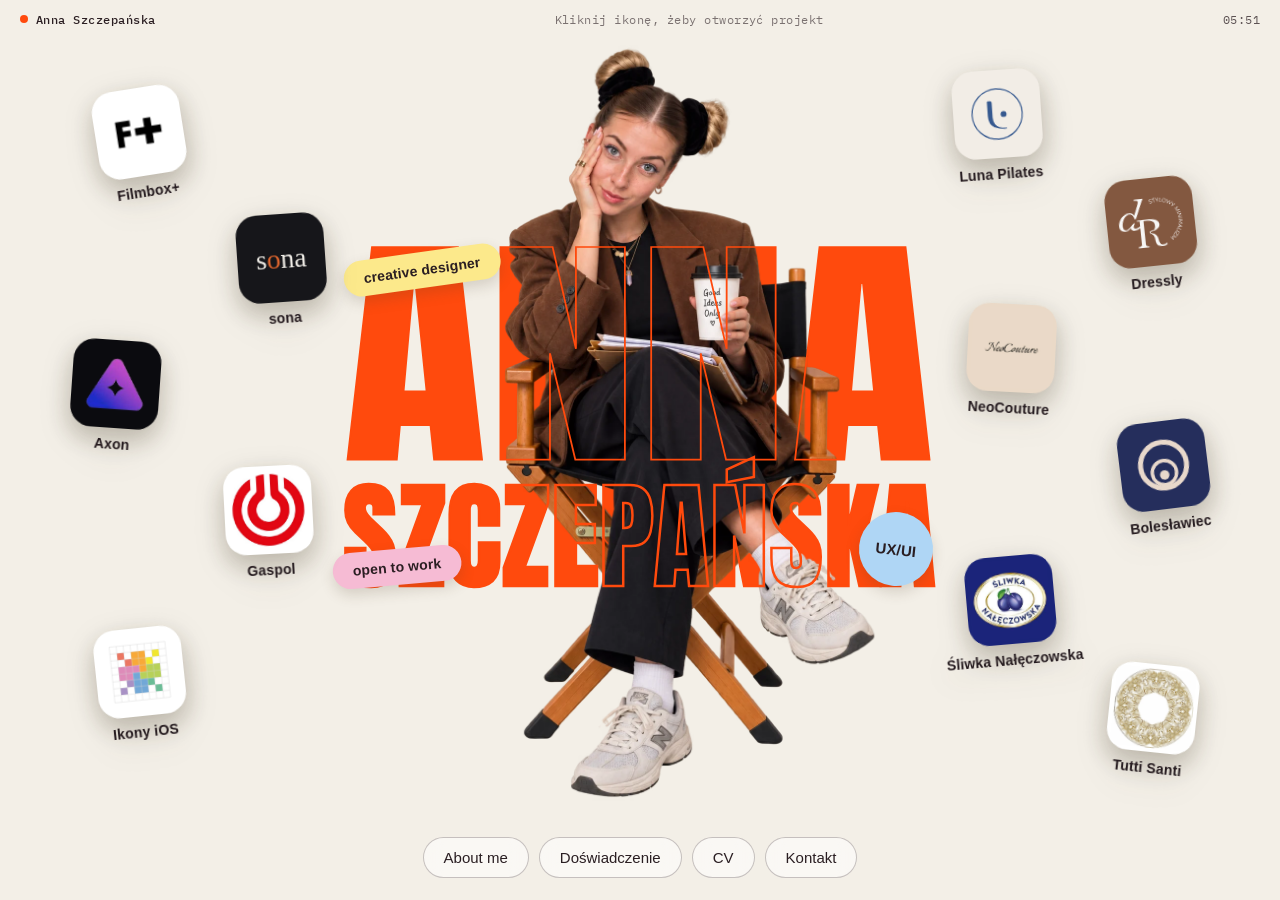
==== desktop/index.html @ 9cdf7586 "Portfolio Anny Szczepańskiej — pulpit" ====
<!DOCTYPE html>
<html lang="pl">
<head>
  <meta charset="utf-8">
  <meta name="viewport" content="width=device-width, initial-scale=1, viewport-fit=cover">
  <title>Anna Szczepańska — UX/UI designer</title>
  <meta name="description" content="Portfolio Anny Szczepańskiej — UX/UI i creative designerki z Polski. Strony www, aplikacje mobilne, interfejsy HMI i design systemy.">
  <meta property="og:title" content="Anna Szczepańska — UX/UI designer">
  <meta property="og:description" content="Strony www, aplikacje mobilne, interfejsy HMI i design systemy. Kliknij ikonę, żeby otworzyć projekt.">
  <meta property="og:type" content="website">
  <meta name="theme-color" content="#F3EFE7">
  <link rel="preconnect" href="https://fonts.googleapis.com">
  <link rel="preconnect" href="https://fonts.gstatic.com" crossorigin>
  <link href="https://fonts.googleapis.com/css2?family=Anton&family=Bodoni+Moda:ital,opsz,wght@1,6..96,400&family=IBM+Plex+Mono:wght@400;500&display=swap" rel="stylesheet">
  <link rel="preload" as="image" href="assets/anna-chair.webp">
  <link rel="stylesheet" href="desktop.css">
</head>
<body>

  <main class="stage" data-stage>

    <header class="topbar">
      <span class="topbar__name"><i></i>Anna Szczepańska</span>
      <span class="topbar__hint">Kliknij ikonę, żeby otworzyć projekt</span>
      <span class="topbar__clock" data-clock>--:--</span>
    </header>

    <!-- wielkie imię: pełny kolor pod zdjęciem… -->
    <div class="hero" aria-hidden="false">
      <h1 class="hero__anna" data-anna>ANNA</h1>
      <div class="hero__name" data-name>SZCZEPAŃSKA</div>
    </div>

    <figure class="figure">
      <div class="figure__inner">
        <img src="assets/anna-chair.webp" width="1024" height="1536" alt="Anna Szczepańska na krześle reżyserskim z kubkiem „Good Ideas Only”">
        <div class="steam" aria-hidden="true"><i></i><i></i><i></i></div>
      </div>
    </figure>

    <!-- …i sam obrys nad zdjęciem -->
    <div class="hero hero--outline" aria-hidden="true">
      <div class="hero__anna" data-anna-outline>ANNA</div>
      <div class="hero__name">SZCZEPAŃSKA</div>
    </div>

    <div class="stickers" data-stickers aria-hidden="true"></div>
    <div class="items" data-items></div>

    <nav class="dock" data-dock aria-label="O mnie i kontakt"></nav>

    <div class="wins" data-wins></div>
  </main>

  <script src="desktop.js"></script>
</body>
</html>
---- desktop/desktop.css ----
/* =========================================================
   Portfolio „pulpit” — Anna Szczepańska
   Przeniesione z Claude Design (portfolio-standalone.html)
   na czysty HTML/CSS/JS. Treść okien: desktop.js
   ========================================================= */

:root {
  --paper: #F3EFE7;
  --paper-2: #fffdf8;
  --ink: #2a1e22;
  --ink-2: #241a1e;
  --orange: #FF4A0D;        /* DUŻE elementy: imię, nagłówki Anton ≥ 24px, obrysy, dekoracje */
  --orange-2: #FF6A18;
  --orange-text: #C23A06;   /* MAŁY tekst, linki, przyciski z białym tekstem, focus — kontrast AA (≥ 4,5:1) */
  --orange-text-hover: #A33003;
  --line: rgba(0, 0, 0, .1);
  --anton: 'Anton', Impact, 'Arial Narrow', sans-serif;
  --sans: 'Helvetica Neue', Helvetica, Arial, sans-serif;
  --mono: 'IBM Plex Mono', ui-monospace, Menlo, monospace;
}

* { box-sizing: border-box; }
html, body { margin: 0; padding: 0; background: var(--paper); }
body { font-family: var(--sans); color: var(--ink); -webkit-font-smoothing: antialiased; }
a { color: var(--ink); text-decoration: none; }
a:hover { color: var(--orange-text); }
button { font: inherit; color: inherit; }
img { max-width: 100%; }

/* ---------- scena ---------- */
.stage {
  position: relative;
  width: 100%;
  height: 100vh;
  height: 100svh;
  min-height: 560px;
  overflow: hidden;
  background: var(--paper);
  container-type: size;
  user-select: none;
  -webkit-user-select: none;
}

/* ---------- górny pasek ---------- */
.topbar {
  position: absolute; inset: 0 0 auto 0; z-index: 850;
  height: 38px; padding: 0 20px;
  display: flex; align-items: center; justify-content: space-between; gap: 16px;
  font-family: var(--mono); font-size: 12px; letter-spacing: .04em;
  color: var(--ink);
}
.topbar__name { display: inline-flex; align-items: center; gap: 8px; font-weight: 500; }
.topbar__name i { width: 8px; height: 8px; border-radius: 50%; background: var(--orange); }
.topbar__hint { opacity: .6; }
.topbar__clock { opacity: .75; min-width: 5ch; text-align: right; }

/* ---------- wielkie imię ---------- */
.hero {
  position: absolute; left: 0; right: 0; top: 47%; z-index: 4;
  transform: translateY(-50%);
  display: flex; flex-direction: column; align-items: center;
  pointer-events: none;
}
.hero--outline { z-index: 40; }
.hero__anna {
  margin: 0;
  font-family: var(--anton); font-weight: 400;
  font-size: min(23cqw, 27.5cqh); line-height: .78; letter-spacing: .01em;
  white-space: nowrap; color: var(--orange);
  transform: scaleX(var(--k, 1)); transform-origin: 50% 50%;
}
.hero__name {
  margin-top: .3em;
  font-family: var(--anton);
  font-size: min(11.2cqw, 13cqh); line-height: .86; letter-spacing: .005em;
  white-space: nowrap; color: var(--orange);
}
.hero--outline .hero__anna,
.hero--outline .hero__name { color: transparent; }
/* grubość obrysu kompensuje scaleX, żeby kreska była równa */
.hero--outline .hero__anna { -webkit-text-stroke: calc(1.8px / var(--k, 1)) var(--orange); }
.hero--outline .hero__name { -webkit-text-stroke: 2.5px var(--orange); }

/* ---------- zdjęcie ---------- */
.figure {
  position: absolute; left: 50%; top: 5%; bottom: 11%; z-index: 30;
  margin: 0; transform: translateX(-50%);
  display: flex; align-items: center; justify-content: center;
  pointer-events: none;
}
.figure__inner { position: relative; height: 100%; display: flex; align-items: center; }
.figure img {
  display: block; height: 100%; width: auto; max-width: 46cqw;
  object-fit: contain;
}

/* para z kubka */
.steam { position: absolute; left: 65.2%; top: 28.2%; width: 9%; height: 10%; }
.steam i {
  position: absolute; bottom: 0; width: 5px; border-radius: 999px;
  background: linear-gradient(180deg, rgba(255,255,255,0) 0%, rgba(120,100,80,.5) 60%, rgba(120,100,80,.6) 100%);
  animation: steam 3.6s ease-out infinite;
}
.steam i:nth-child(1) { left: 18%; height: 26px; filter: blur(3.5px); }
.steam i:nth-child(2) { left: 46%; height: 30px; filter: blur(4px); animation-duration: 4.4s; animation-delay: .9s; }
.steam i:nth-child(3) { left: 74%; height: 22px; width: 4px; filter: blur(3px); animation-duration: 4s; animation-delay: 1.8s; }

@keyframes steam {
  0%   { opacity: 0; transform: translateY(6px) scaleX(.8); }
  22%  { opacity: .5; }
  70%  { opacity: .22; }
  100% { opacity: 0; transform: translateY(-34px) scaleX(1.5); }
}

/* ---------- ikony i naklejki ---------- */
.items { position: absolute; inset: 0; z-index: 60; pointer-events: none; }
.stickers { position: absolute; inset: 0; z-index: 45; pointer-events: none; }

.icon, .sticker {
  position: absolute;
  transform: translate(-50%, -50%) rotate(var(--tilt, 0deg));
  transition: transform .18s ease;
  pointer-events: auto;
  cursor: grab;
  touch-action: none;
  border: 0; background: none; padding: 0;
}
.icon.is-drag, .sticker.is-drag { --tilt: 0deg; cursor: grabbing; z-index: 90; }

.icon { filter: drop-shadow(0 8px 14px rgba(60,48,30,.14)); }
.icon.is-drag { filter: drop-shadow(0 18px 26px rgba(60,48,30,.26)); }
.icon__float { display: block; animation: floaty var(--dur, 5s) ease-in-out infinite; animation-delay: var(--delay, 0s); }
.icon.is-drag .icon__float { animation-play-state: paused; }
@keyframes floaty { 0%, 100% { transform: translateY(0); } 50% { transform: translateY(-7px); } }

.icon:focus-visible, .sticker:focus-visible, .dock button:focus-visible, .win :focus-visible {
  outline: 2px solid var(--orange-text); outline-offset: 4px; border-radius: 12px;
}

.tile {
  width: clamp(64px, 7.4cqw, 88px); height: clamp(64px, 7.4cqw, 88px);
  margin: 0 auto; border-radius: 24%;
  display: flex; align-items: center; justify-content: center;
  font-family: var(--sans); font-weight: 800; letter-spacing: -.02em;
  font-size: clamp(31px, 3.6cqw, 44px);
  box-shadow: 0 12px 26px rgba(60,48,30,.2);
}
.tile--long { font-size: clamp(25px, 2.9cqw, 34px); }
/* ikona z logo/faviconem: logo wpasowane z marginesem, tło z danych (bg) */
.tile--img { overflow: hidden; }
.tile--img img { display: block; width: 100%; height: 100%; padding: 14%; object-fit: contain; pointer-events: none; }
.tile--bleed img { padding: 5%; }   /* grafika wypełnia prawie całą ikonę (Tutti Santi) */

.folder { position: relative; display: block; width: clamp(64px, 7.4cqw, 88px); height: clamp(52px, 6cqw, 71px); margin: 0 auto; }
.folder::before {
  content: ""; position: absolute; left: 0; top: 0; width: 46%; height: 20%;
  border-radius: 7px 11px 0 0; background: #4aa3ff;
}
.folder::after {
  content: ""; position: absolute; left: 0; top: 13%; right: 0; bottom: 0;
  border-radius: 13px; background: linear-gradient(160deg, #5cb0ff, #1f86f5);
  box-shadow: 0 12px 24px rgba(31,134,245,.28);
}

.icon__label {
  display: block; margin-top: 8px;
  font-size: clamp(12px, 1.25cqw, 14px); font-weight: 600;
  text-align: center; letter-spacing: .01em; white-space: nowrap; color: var(--ink-2);
}

.sticker {
  z-index: 45; color: var(--ink); font-weight: 600; letter-spacing: .01em;
  display: flex; align-items: center; justify-content: center;
  box-shadow: 0 6px 14px rgba(80,60,40,.18);
}
.sticker.is-drag { box-shadow: 0 16px 30px rgba(80,60,40,.28); }
.sticker--pill { padding: 10px 20px; border-radius: 999px; font-size: 14px; white-space: nowrap; }
.sticker--dot { width: 74px; height: 74px; border-radius: 50%; font-size: 15px; font-weight: 700; }

/* ---------- dolny pasek ---------- */
.dock {
  position: absolute; left: 0; right: 0; bottom: 22px; z-index: 800;
  display: flex; flex-wrap: wrap; justify-content: center; gap: 10px;
  pointer-events: none;
}
.dock button {
  pointer-events: auto;
  display: inline-flex; align-items: center; gap: 8px;
  font-size: clamp(12px, 1.3cqw, 15px); font-weight: 500; white-space: nowrap;
  padding: 11px 20px; border-radius: 999px;
  border: 1px solid rgba(40,26,30,.25);
  background: rgba(255,255,255,.55);
  -webkit-backdrop-filter: blur(10px); backdrop-filter: blur(10px);
  color: var(--ink); cursor: pointer;
  transition: background .15s, color .15s;
}
.dock button:hover { background: var(--ink); color: var(--paper); }
.dock svg { display: none; }

/* ---------- okna ---------- */
.wins { position: absolute; inset: 0; z-index: 900; pointer-events: none; }

.win {
  position: absolute; pointer-events: auto;
  display: flex; flex-direction: column;
  background: var(--paper-2);
  border: 1px solid var(--line); border-radius: 14px;
  box-shadow: 0 30px 70px rgba(60,48,30,.26);
  overflow: hidden;
  user-select: text; -webkit-user-select: text;
  animation: popin .18s ease-out;
}
.win:focus { outline: none; }
.win.is-max { left: 24px !important; right: 24px; top: 50px !important; bottom: 96px; width: auto !important; max-height: none !important; }
@keyframes popin { from { opacity: 0; transform: scale(.96) translateY(8px); } to { opacity: 1; transform: none; } }

.win__bar {
  flex: 0 0 auto; height: 46px; padding: 0 16px;
  display: flex; align-items: center; gap: 9px;
  background: #f6f3ec; border-bottom: 1px solid rgba(0,0,0,.08);
  cursor: grab; user-select: none; -webkit-user-select: none; touch-action: none;
}
.win.is-max .win__bar { cursor: default; }
.win__title { flex: 1; min-width: 0; padding-left: 4px; font-size: 15px; font-weight: 600; opacity: .7; white-space: nowrap; overflow: hidden; text-overflow: ellipsis; }
.win__ctl {
  flex: 0 0 auto; width: 34px; height: 34px; padding: 0;
  display: inline-flex; align-items: center; justify-content: center;
  border: 0; border-radius: 8px; background: transparent; color: var(--ink);
  cursor: pointer; transition: background .15s, color .15s;
}
.win__ctl:hover { background: rgba(40,26,30,.08); }
.win__ctl--close:hover { background: var(--orange); color: #fff; }

.win__body { flex: 1 1 auto; min-height: 0; overflow: auto; padding: 40px 48px 46px; overscroll-behavior: contain; }

.win__head { display: flex; align-items: baseline; justify-content: space-between; gap: 16px; flex-wrap: wrap; }
.win__h {
  margin: 0; font-family: var(--anton); font-weight: 400;
  font-size: 54px; line-height: 1; letter-spacing: .005em;
  color: var(--orange); text-transform: uppercase;
}
.win__meta, .mono { font-family: var(--mono); font-size: 11px; letter-spacing: .06em; text-transform: uppercase; opacity: .55; }
.win__desc { margin: 0 0 28px; font-size: clamp(22px, 2.1vw, 30px); line-height: 1.3; letter-spacing: -.01em; max-width: 38ch; color: var(--ink); text-wrap: pretty; }

/* fakty (Zakres / Rola / Klient / Rok) — układ jak w inspiracji ulrychkristian.cz:
   linia u góry + 4 kolumny rozdzielone pionowymi kreskami; czarny tekst, delikatne pomarańczowe kreski */
.facts {
  --facts-line: rgba(40, 26, 30, .16);   /* szare, delikatne */
  display: grid; grid-template-columns: repeat(4, minmax(0, 1fr)); gap: 0;
  margin: 8px 0 36px; padding: 0;
  border-top: 1px solid var(--facts-line);
}
.facts > div { position: relative; padding: 22px 0 26px 26px; }
/* pionowe kreski krótsze niż wysokość kolumny — nie dotykają górnej linii */
.facts > div::before {
  content: ""; position: absolute; left: 0; top: 18px; bottom: 18px;
  width: 1px; background: var(--facts-line);
}
.facts > div:first-child { padding-left: 0; }
.facts > div:first-child::before { display: none; }
.facts dt {
  font-family: var(--mono); font-size: 11px; line-height: 1; letter-spacing: .14em;
  text-transform: uppercase; color: var(--orange); font-weight: 500; margin-bottom: 12px;
  /* świadomy wyjątek od zasady dwóch pomarańczy (decyzja Anny: ciemny był za ciemny);
     font-weight 500 trochę poprawia czytelność przy niższym kontraście */
}
.facts dd { margin: 0; font-size: 16px; line-height: 1.45; color: var(--ink); text-wrap: pretty; }

.block { margin: 0 0 26px; }
.block--text { margin-bottom: 30px; display: grid; grid-template-columns: minmax(0, 1fr) minmax(0, 2.2fr); gap: 32px; align-items: start; }
/* nagłówek sekcji: pomarańczowy numer (krój opisów, kursywa) + czarny, drukowany tytuł (Anton) */
.block--text { padding-top: 30px; border-top: 1px solid rgba(40, 26, 30, .12); }
.block__label { display: flex; align-items: flex-start; gap: 14px; }
.block__num {
  /* numer sekcji: pomarańczowa kursywa Bodoni Moda — tak jak na początku (Anna: numerów NIE zmieniać) */
  flex: 0 0 auto; padding-top: 2px;
  font-family: 'Bodoni Moda', 'Playfair Display', Georgia, serif; font-style: italic; font-weight: 400;
  font-size: 26px; line-height: 1; color: var(--orange);
}
.block__title {
  font-family: var(--anton); font-size: clamp(34px, 3.4vw, 46px); line-height: .95;
  letter-spacing: .005em; text-transform: uppercase; color: var(--ink);
}
.block p { margin: 0 0 18px; font-size: 17px; line-height: 1.65; opacity: .85; text-wrap: pretty; }
.block blockquote {
  /* cytat: kursywa w kroju opisów, w rozmiarze i jasności opisu (17 px, opacity .85) — decyzja Anny */
  margin: 4px 0 0; padding-left: 18px; border-left: 3px solid var(--orange);
  font-size: 17px; line-height: 1.6; font-style: italic; color: var(--ink); opacity: .85;
}

.shot {
  display: block; width: 100%; aspect-ratio: var(--ratio, 3 / 2);
  object-fit: cover; object-position: 50% 0;
  /* bez ramki i bez ciemnego tła (decyzja Anny) — na jasnych grafikach dawały czarną obwódkę na rogach;
     jasne tło widać tylko do czasu załadowania obrazka */
  border-radius: 10px; border: 0; background: rgba(40, 26, 30, .06);
}

.duo { display: grid; grid-template-columns: 1fr 1fr; gap: 14px; }
.duo--3 { grid-template-columns: repeat(3, 1fr); }   /* trzy grafiki w rzędzie (np. trzy warianty talerza Tutti Santi) */
/* węższa grafika wyśrodkowana (jak .cs__figure--mid w podstronach, np. logowanie i skala nastrojów sony) */
.block--mid { max-width: 680px; margin-left: auto; margin-right: auto; }
/* wysoka, pionowa grafika / wideo (jak .cs__figure--tall — np. profil IG i nagranie aplikacji Bolesławca) */
.block--tall { max-width: 400px; margin-left: auto; margin-right: auto; }

/* zasady (4 kafle), opisy kroków przy grafikach, lista zakresu — pełne case study w oknie */
.principles { display: grid; grid-template-columns: repeat(4, minmax(0, 1fr)); gap: 14px; }
.principle { padding: 20px 20px 22px; border-radius: 12px; background: #f6f0e4; }
.principle__n { font-family: 'Bodoni Moda', 'Playfair Display', Georgia, serif; font-style: italic; font-size: 20px; line-height: 1; color: var(--orange); }
.principle__h { margin: 12px 0 6px; font-size: 17px; font-weight: 600; line-height: 1.3; }
.block .principle p { margin: 0; font-size: 14.5px; line-height: 1.5; opacity: .78; }

.step { max-width: 760px; margin-top: 12px; }
.step__h { display: flex; align-items: baseline; gap: 10px; margin-bottom: 10px; font-size: 20px; font-weight: 600; line-height: 1.3; }
.step__n { font-family: 'Bodoni Moda', 'Playfair Display', Georgia, serif; font-style: italic; font-weight: 400; font-size: 20px; color: var(--orange); }
.block.step p { font-size: 16px; line-height: 1.6; }

.list { margin: 0; padding: 0; list-style: none; border-top: 1px solid rgba(40, 26, 30, .12); }
.list li { display: grid; grid-template-columns: 150px minmax(0, 1fr); gap: 16px; padding: 12px 0; border-bottom: 1px solid rgba(40, 26, 30, .12); font-size: 16px; line-height: 1.5; }
.list b { font-weight: 600; }
video.shot { cursor: pointer; }

/* specyfikacja ruchu (Axon): trzy sceny na ekranach Anny — logika w initMotion (desktop.js) */
.mo { display: grid; grid-template-columns: repeat(3, minmax(0, 1fr)); gap: 14px; }
.mo__scene { margin: 0; }
.mo__screen { position: relative; aspect-ratio: 16 / 9; overflow: hidden; border-radius: 10px; background: #0b0f1a; container-type: size; }
.mo__screen img { display: block; max-width: none; }
.mo__full { position: absolute; inset: 0; width: 100%; height: 100%; }
.mo__tap { position: absolute; width: 8cqw; height: 8cqw; margin: -4cqw 0 0 -4cqw; border-radius: 50%; opacity: 0; pointer-events: none;
           border: 2px solid rgba(234, 241, 255, .85); background: rgba(234, 241, 255, .12); }
/* 120 ms: zbliżenie paska nawiewu z hmi-klimat-v2.jpg (kadr x 380–1600, y 392–1078 z 1918×1078) */
.mo__zoom { position: absolute; width: 157.21%; height: 157.14%; left: -31.15%; top: -57.14%; container-type: inline-size; }
.mo__zoom img { width: 100%; height: 100%; }
.mo__seg { position: absolute; left: 56.26%; top: 81.91%; width: 5.06%; height: 2.97%; border-radius: .3cqw; background: #62a0f6; opacity: 0; }
.mo__num { position: absolute; left: 80.3%; top: 81.8%; width: 1.9%; height: 3.2%; background: #141a2a; }
.mo__num span { position: absolute; inset: 0; display: grid; place-items: center; font: 400 .98cqw/1 'Helvetica Neue', Helvetica, Arial, sans-serif; color: #b3bbd2; }
.mo__num .n7 { opacity: 0; }
/* 240 / 400 ms: obszar treści między paskami (klatki 1280×720: x 15–1267, y 62–636) */
.mo__content { position: absolute; left: 1.17%; right: 1.02%; top: 8.61%; bottom: 11.67%; overflow: hidden; border-radius: 1cqw; }
.mo__slide { position: absolute; inset: 0; }
.mo__content img { position: absolute; width: 102.24%; height: 125.44%; left: -1.2%; top: -10.8%; }
.mo__bar { clip-path: inset(88.3% 0 0 0); opacity: 0; }
.mo__panel { opacity: 0; }
.mo__nav { transform: translateY(100%); }
.mo__cap { margin-top: 12px; }
.mo__cap b { font-family: var(--anton); font-weight: 400; font-size: 24px; letter-spacing: .01em; margin-right: 8px; }
.mo__cap span { font-size: 15px; }
.block .mo__cap p { margin: 4px 0 0; font-size: 14px; line-height: 1.45; opacity: .7; }
@media (max-width: 700px) { .mo { grid-template-columns: 1fr; gap: 22px; } }

/* Luna: budowa znaku (initLunaMark) */
.lm__stage { position: relative; aspect-ratio: 16 / 7; border-radius: 10px; background: #F2EEE8; overflow: hidden; }
.lm__layer { position: absolute; inset: 0; display: grid; place-items: center; opacity: 0; transform: scale(.94); transition: opacity .6s ease, transform .8s cubic-bezier(.2, .8, .2, 1); }
.lm__layer.is-on { opacity: 1; transform: none; }
.lm__layer img, .lm__layer svg { position: absolute; top: 50%; left: 50%; transform: translate(-50%, -50%); display: block; width: auto; max-width: none; }
.lm__layer--0 svg { height: 14%; }
.lm__layer--1 svg { height: 40%; }
.lm__layer--2 img { height: 44%; }
.lm__layer--3 img { height: 56%; }
.lm__layer--4 img { height: 64%; }
.lm__steps { list-style: none; margin: 12px 0 0; padding: 0; display: grid; grid-template-columns: repeat(5, minmax(0, 1fr)); gap: 8px; }
.lm__steps button { width: 100%; text-align: left; background: none; border: 0; border-top: 2px solid rgba(40, 26, 30, .12); padding: 10px 0 0; cursor: pointer; transition: border-color .3s; }
.lm__steps button[aria-current] { border-top-color: #dab2ab; }
.lm__steps b { display: block; font-size: 14px; font-weight: 600; }
.lm__steps span { display: block; font-size: 13px; opacity: .6; margin-top: 2px; }
.lm__steps button:focus-visible { outline: 2px solid var(--orange-text); outline-offset: 3px; }
@media (prefers-reduced-motion: reduce) { .lm__layer { transition: none; } }

/* Luna: pozy w stylu sygnetu */
.poses { list-style: none; padding: 0; display: grid; grid-template-columns: repeat(5, minmax(0, 1fr)); gap: 12px; }
.poses li { display: flex; flex-direction: column; align-items: center; gap: 10px; font-size: 13px; }
.poses img { width: 100%; aspect-ratio: 1; padding: 14%; border-radius: 10px; background: #F2EEE8; transition: transform .3s ease; }
.poses li:hover img { transform: translateY(-3px); }
@media (max-width: 700px) { .poses { grid-template-columns: repeat(3, minmax(0, 1fr)); } }

/* Luna: paleta i elementy */
.ls { display: grid; grid-template-columns: 1.4fr .9fr 1.4fr; gap: 28px; padding: 26px; border-radius: 10px; background: #F2EEE8; }
.ls__h { font-family: var(--mono); font-size: 11px; letter-spacing: .14em; text-transform: uppercase; opacity: .6; margin-bottom: 14px; }
.ls__pal { list-style: none; margin: 0; padding: 0; display: grid; grid-template-columns: repeat(5, minmax(0, 1fr)); gap: 8px; }
.ls__pal li { display: flex; flex-direction: column; align-items: center; text-align: center; gap: 4px; }
.ls__sw { width: 100%; max-width: 56px; aspect-ratio: 1; border-radius: 50%; box-shadow: inset 0 0 0 1px rgba(40, 26, 30, .08); margin-bottom: 4px; }
.ls__pal b { font-size: 12px; font-weight: 600; }
.ls__pal .mono { font-size: 10px; opacity: .6; }
.ls__type { font-size: 26px; line-height: 1.1; color: #1e3044; letter-spacing: -.01em; }
.block .ls__note { font-size: 14px; line-height: 1.5; margin: 10px 0 0; opacity: .7; }
.ls__el { list-style: none; margin: 0; padding: 0; display: grid; grid-template-columns: repeat(3, minmax(0, 1fr)); gap: 8px; }
.ls__el li { display: flex; flex-direction: column; align-items: center; gap: 6px; font-size: 12px; text-align: center; min-width: 0; }
.ls__el svg { width: 100%; max-width: 52px; height: auto; }
@media (max-width: 700px) {
  .ls { grid-template-columns: 1fr; padding: 20px; }
  .lm__stage { aspect-ratio: 4 / 3; }
  .lm__steps { grid-template-columns: repeat(5, minmax(0, 1fr)); gap: 4px; }
  .lm__steps span { display: none; }
  .lm__steps b { font-size: 12px; }
}

/* „Więcej projektów” i CTA na końcu pełnego case study */
.more { margin-top: 44px; padding-top: 28px; border-top: 1px solid var(--line); }
.more__h { font-family: var(--anton); font-size: 34px; line-height: 1; text-transform: uppercase; color: var(--ink); margin-bottom: 20px; }
.more__top { display: flex; align-items: center; justify-content: space-between; gap: 16px; margin-bottom: 20px; }
.more__top .more__h { margin-bottom: 0; }
.more__nav { display: flex; gap: 8px; }
.more__arrow {
  width: 44px; height: 44px; padding: 0; border-radius: 50%;
  display: inline-flex; align-items: center; justify-content: center;
  border: 1px solid rgba(40,26,30,.22); background: transparent; color: var(--ink);
  cursor: pointer; transition: background .15s, color .15s, border-color .15s, opacity .15s;
}
.more__arrow:hover:not(:disabled) { background: var(--ink); border-color: var(--ink); color: #fffdf8; }
.more__arrow:focus-visible { outline: 2px solid var(--orange-text); outline-offset: 2px; }
.more__arrow:disabled { opacity: .3; cursor: default; }
/* karuzela: 3 karty na stronę, przewijanie strzałkami (i palcem / gładzikiem) */
.more__grid {
  display: grid; grid-auto-flow: column; grid-auto-columns: calc((100% - 28px) / 3); gap: 14px;
  overflow-x: auto; scroll-snap-type: x mandatory; scrollbar-width: none; overscroll-behavior-x: contain;
  padding-top: 4px; margin-top: -4px;   /* miejsce na uniesienie karty przy hover (overflow tnie w pionie) */
}
.more__grid::-webkit-scrollbar { display: none; }
.more__card { scroll-snap-align: start; }
.more__card {
  display: flex; flex-direction: column; gap: 8px; text-align: left;
  border: 0; background: none; padding: 0; cursor: pointer;
}
.more__card .shot { transition: transform .25s ease; }
.more__card:hover .shot { transform: translateY(-3px); }
.more__meta { display: flex; justify-content: space-between; align-items: baseline; gap: 8px; margin-top: 4px; }
.more__name { font-family: var(--anton); font-size: 20px; text-transform: uppercase; }
.more__card:hover .more__name { color: var(--orange-text); }
.more__tags { font-size: 13px; opacity: .6; }

.gallery { display: grid; grid-template-columns: repeat(auto-fit, minmax(220px, 1fr)); gap: 14px; margin-bottom: 6px; }

/* suwak przed/po */
.cmp {
  --pos: 50%;
  position: relative; width: 100%; height: min(72vh, 620px);
  overflow: hidden; border-radius: 10px; border: 0;
  background: rgba(40, 26, 30, .06); cursor: ew-resize; touch-action: pan-y;
  user-select: none; -webkit-user-select: none;
}
.cmp img { position: absolute; inset: 0; width: 100%; height: 100%; object-fit: cover; object-position: 50% 0; pointer-events: none; }
.cmp__before { clip-path: inset(0 calc(100% - var(--pos)) 0 0); }
.cmp__line { position: absolute; top: 0; bottom: 0; left: var(--pos); width: 2px; background: #fff; transform: translateX(-1px); pointer-events: none; }
.cmp__knob {
  position: absolute; top: 50%; left: var(--pos); transform: translate(-50%, -50%);
  width: 44px; height: 44px; border-radius: 50%;
  background: rgba(20,20,20,.6); border: 2px solid #fff; color: #fff;
  display: flex; align-items: center; justify-content: center; font-size: 15px; pointer-events: none;
}
.cmp__tag {
  position: absolute; top: 14px; padding: 7px 14px; border-radius: 999px;
  background: rgba(20,20,20,.72); color: #fff;
  font-family: var(--mono); font-size: 11px; letter-spacing: .14em; pointer-events: none;
}
.cmp__tag--before { left: 14px; }
.cmp__tag--after { right: 14px; }

.tags { display: flex; flex-wrap: wrap; gap: 8px; margin-top: 20px; }
.tags span { font-size: 12px; padding: 6px 12px; border: 1px solid rgba(0,0,0,.16); border-radius: 999px; opacity: .75; }

.win__foot {
  display: flex; align-items: center; gap: 12px 16px; flex-wrap: wrap;
  margin-top: 28px; padding-top: 22px; border-top: 1px solid var(--line);
}
.btn {
  display: inline-flex; align-items: center; gap: 10px;
  border: 0; border-radius: 999px; padding: 14px 24px;
  background: var(--orange-text); color: #fff;
  font-size: 16px; font-weight: 600; cursor: pointer;
  transition: background .15s;
}
.btn:hover { background: var(--orange-text-hover); color: #fff; }
.btn--ghost { background: transparent; color: var(--ink); border: 1px solid rgba(40,26,30,.25); }
.btn--ghost:hover { background: var(--ink); color: var(--paper); }

.big-link { display: inline-block; font-family: var(--anton); font-size: clamp(22px, 2.6cqw, 30px); line-height: 1.05; color: var(--ink); overflow-wrap: anywhere; }
.big-link:hover { color: var(--orange); }

/* bursztynowe placeholdery — USUNĄĆ przed publikacją */
.todo {
  margin: 0 0 26px; padding: 16px 18px; border-radius: 10px;
  border: 1.5px dashed #d99a1f; background: #fff6df; color: #6b4a08;
  font-size: 15px; line-height: 1.55;
}
.todo b { font-family: var(--mono); font-size: 11px; letter-spacing: .08em; text-transform: uppercase; display: block; margin-bottom: 4px; }

/* ---------- telefon ---------- */
@media (max-width: 700px) {
  .stage { min-height: 520px; }
  .topbar { display: none; }

  .hero { top: 58%; transform: none; z-index: 6; }
  .hero--outline { z-index: 40; }   /* obrys MUSI być nad zdjęciem (z-index 30) */
  .hero__anna { font-size: 34cqw; line-height: .86; letter-spacing: -.015em; }
  .hero__name { font-size: 17cqw; letter-spacing: -.015em; }
  .hero--outline .hero__anna { -webkit-text-stroke: calc(1.3px / var(--k, 1)) var(--orange); }
  .hero--outline .hero__name { -webkit-text-stroke: 1.3px var(--orange); }

  .figure { left: 0; right: 0; top: 36%; bottom: 0; transform: none; overflow: hidden; }
  .figure__inner { width: 100%; }
  .figure img {
    width: 100%; height: 100%; max-width: none;
    object-fit: cover; object-position: 50% 0;
    transform: scale(1.3); transform-origin: 50% 0;
  }
  .steam { display: none; }

  .items {
    pointer-events: auto; inset: max(20px, env(safe-area-inset-top)) 0 auto 0; padding: 0 12px;
    display: grid; grid-template-columns: repeat(4, 1fr); gap: 14px 4px;
  }
  .sticker--pill { padding: 7px 14px; font-size: 11.5px; }
  .sticker--dot { width: 58px; height: 58px; font-size: 12px; }
  .icon {
    position: static; transform: none; cursor: pointer; touch-action: manipulation;
    filter: none; display: flex; flex-direction: column; align-items: center;
  }
  .icon__float { animation: none; }
  .tile { width: 58px; height: 58px; border-radius: 16px; font-size: 28px; box-shadow: 0 8px 18px rgba(60,48,30,.2); }
  .tile--long { font-size: 21px; }
  .folder { width: 58px; height: 47px; }
  .folder::before { border-radius: 5px 8px 0 0; }
  .folder::after { border-radius: 11px; box-shadow: 0 8px 16px rgba(31,134,245,.26); }
  .icon__label {
    margin-top: 7px; font-size: 10.5px; max-width: 84px; overflow: hidden; text-overflow: ellipsis;
    text-shadow: 0 1px 6px rgba(243,239,231,.95), 0 0 2px rgba(243,239,231,.95);
  }

  .dock {
    left: 16px; right: 16px; bottom: 14px;
    display: grid; grid-template-columns: repeat(4, 1fr); gap: 2px;
    padding: 8px 4px; border-radius: 22px;
    background: rgba(255,255,255,.5); border: 1px solid rgba(40,26,30,.1);
    -webkit-backdrop-filter: blur(16px); backdrop-filter: blur(16px);
    pointer-events: auto;
  }
  .dock button { justify-content: center; flex-direction: column; gap: 3px; padding: 6px 2px; border: 0; background: none; backdrop-filter: none; -webkit-backdrop-filter: none; font-size: 10px; }
  .dock button:hover { background: none; color: var(--ink); }
  .dock svg { display: block; }
  .dock button { padding: 10px 2px; }
  .dock button span { position: absolute; width: 1px; height: 1px; overflow: hidden; clip: rect(0 0 0 0); white-space: nowrap; }

  .win, .win.is-max { left: 10px !important; right: 10px; top: 14px !important; bottom: 14px; width: auto !important; max-height: none !important; }
  .win__ctl--zoom { display: none; }
  .win__ctl--close { width: 40px; height: 40px; }
  .win__body { padding: 22px 20px 26px; }
  .win__h { font-size: 32px; }
  .win__desc { font-size: 20px; margin-bottom: 22px; }
  .block--text { display: block; }
  .block--text { padding-top: 22px; }
  .block__label { margin-bottom: 14px; gap: 10px; }
  .block__num { font-size: 20px; }
  .block__title { font-size: 30px; }
  .block p { font-size: 16px; }
  .cmp { height: 320px; }
  /* fakty: 2×2, kreska pionowa między kolumnami i pozioma między rzędami */
  .facts { grid-template-columns: 1fr 1fr; margin-bottom: 28px; }
  .facts > div { padding: 16px 0 18px 16px; }
  .facts > div::before { top: 14px; bottom: 14px; }
  .facts > div:nth-child(odd) { padding-left: 0; }
  .facts > div:nth-child(odd)::before { display: none; }
  .facts > div:nth-child(n+3) { border-top: 1px solid var(--facts-line); }
  .facts dd { font-size: 15px; }
  .duo { grid-template-columns: 1fr; }
  .principles { grid-template-columns: 1fr; gap: 10px; }
  .principle { padding: 16px; }
  .step__h { font-size: 18px; }
  .list li { grid-template-columns: 1fr; gap: 2px; }
  .more__grid { grid-auto-columns: 82%; gap: 14px; }
  .more__arrow { width: 40px; height: 40px; }
  .more__h { font-size: 26px; }
  .btn { font-size: 15px; padding: 13px 20px; }
  .win__zoom { display: none; }
}

@media (prefers-reduced-motion: reduce) {
  .icon__float, .steam i, .win { animation: none; }
  .icon, .sticker { transition: none; }
}

/* Doświadczenie: oś czasu */
.tl { list-style: none; margin: 8px 0 12px; padding: 0; position: relative; }
.tl::before { content: ''; position: absolute; left: 118px; top: 8px; bottom: 8px; width: 1px; background: rgba(40, 26, 30, .16); }
.tl__i { display: grid; grid-template-columns: 100px minmax(0, 1fr); gap: 36px; padding: 0 0 26px; position: relative; }
.tl__i::before { content: ''; position: absolute; left: 113px; top: 5px; width: 11px; height: 11px; border-radius: 50%; background: var(--orange); box-shadow: 0 0 0 4px var(--paper-2); }
.tl__i--edu::before, .tl__dot--edu { background: #2c3f79; }
.tl__y { opacity: .7; padding-top: 2px; }
.tl__b b { display: block; font-size: 18px; font-weight: 600; line-height: 1.3; }
.tl__w { display: block; font-size: 14px; opacity: .6; margin-top: 2px; }
.block .tl__b p { margin: 8px 0 0; font-size: 15px; line-height: 1.55; }
.tl__link { margin-top: 8px; padding: 0; border: 0; background: none; font-size: 14px; color: var(--orange-text); cursor: pointer; }
.tl__link:hover { text-decoration: underline; }
.tl__legend { display: flex; align-items: center; gap: 8px; font-size: 13px; opacity: .7; margin-bottom: 26px; }
.tl__dot { display: inline-block; width: 9px; height: 9px; border-radius: 50%; background: var(--orange); }
.tl__dot--edu { margin-left: 12px; }
@media (max-width: 700px) {
  .tl::before { left: 5px; }
  .tl__i { grid-template-columns: 1fr; gap: 4px; padding-left: 26px; }
  .tl__i::before { left: 0; }
}

/* na opublikowanej stronie ramki „do uzupełnienia” są ukryte (widać je tylko lokalnie) */
.is-live .todo { display: none; }

/* zamknięcie okna — „Zaprojektujmy…” (proste; jasne — ciemne było za ciężkie, 29.09) */
.cta { margin: 40px 0 6px; padding: 38px 40px 36px; border-radius: 16px; background: #f4ece0; color: var(--ink); }
.cta__h { font-family: var(--anton); font-size: clamp(34px, 4vw, 52px); line-height: 1; text-transform: uppercase; color: var(--ink); margin-bottom: 14px; }
.cta__h span { color: var(--orange); }
.block.cta p { max-width: none; margin: 0 0 24px; }
.cta__btns { display: flex; flex-wrap: wrap; gap: 10px; }
@media (max-width: 700px) {
  .cta { padding: 28px 22px; }
  .cta__h { font-size: 32px; }
}

.copy-row { margin-top: 12px; }
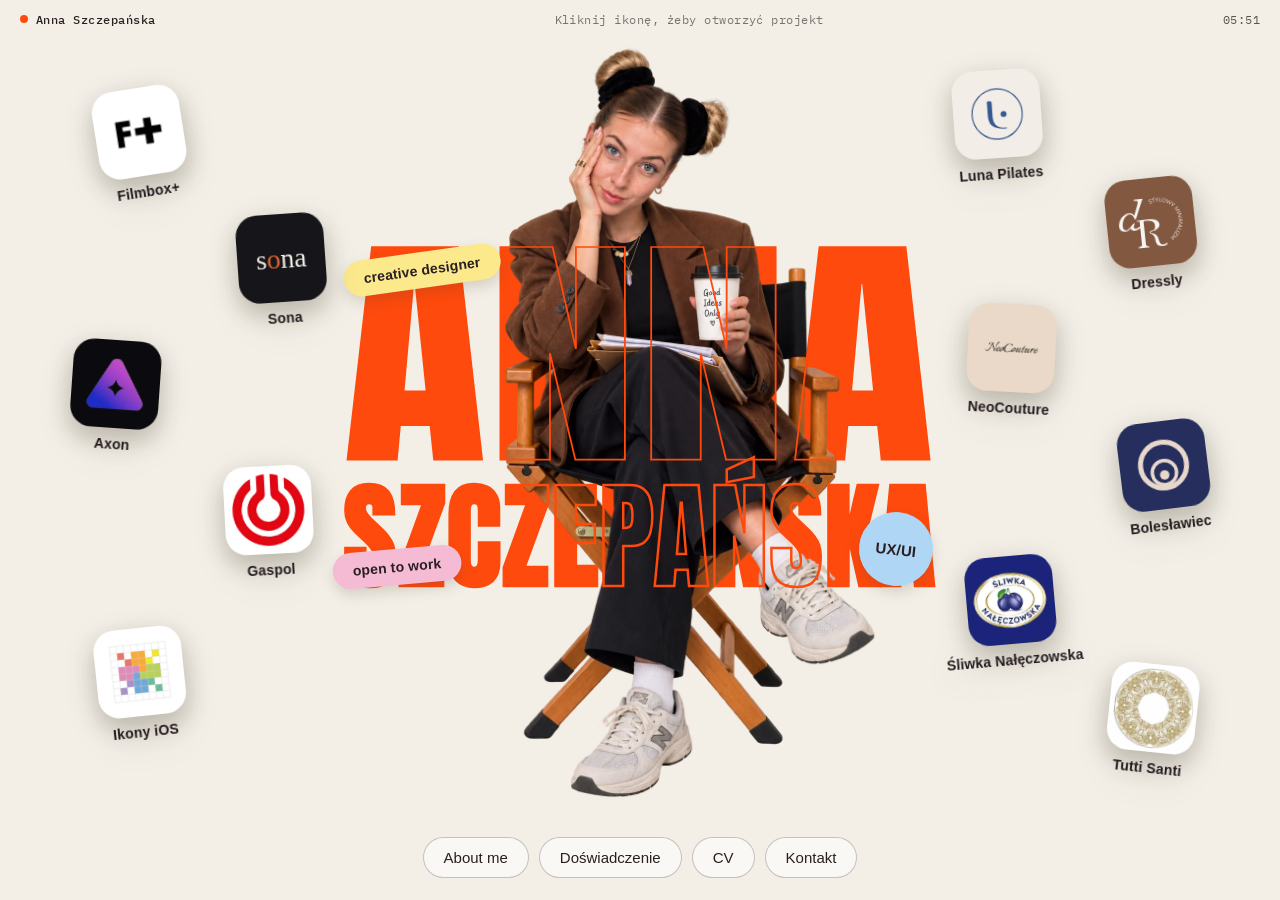
==== commit 97324b15: "Numer wersji plików (odświeżanie na telefonach)" ====
--- a/desktop/index.html
+++ b/desktop/index.html
@@ -13,7 +13,7 @@
   <link rel="preconnect" href="https://fonts.gstatic.com" crossorigin>
   <link href="https://fonts.googleapis.com/css2?family=Anton&family=Bodoni+Moda:ital,opsz,wght@1,6..96,400&family=IBM+Plex+Mono:wght@400;500&display=swap" rel="stylesheet">
   <link rel="preload" as="image" href="assets/anna-chair.webp">
-  <link rel="stylesheet" href="desktop.css">
+  <link rel="stylesheet" href="desktop.css?v=202609300103">
 </head>
 <body>
 
@@ -52,6 +52,6 @@
     <div class="wins" data-wins></div>
   </main>
 
-  <script src="desktop.js"></script>
+  <script src="desktop.js?v=202609300103"></script>
 </body>
 </html>
--- a/desktop/desktop.css
+++ b/desktop/desktop.css
@@ -473,7 +473,8 @@
 .btn--ghost { background: transparent; color: var(--ink); border: 1px solid rgba(40,26,30,.25); }
 .btn--ghost:hover { background: var(--ink); color: var(--paper); }
 
-.big-link { display: inline-block; font-family: var(--anton); font-size: clamp(22px, 2.6cqw, 30px); line-height: 1.05; color: var(--ink); overflow-wrap: anywhere; }
+.big-link { display: inline-block; font-family: var(--anton); font-size: clamp(22px, 2.6cqw, 30px); line-height: 1.05; color: var(--ink); white-space: nowrap; }
+@media (max-width: 700px) { .big-link { font-size: min(22px, 5vw); } }   /* e-mail w jednej linii także na wąskim telefonie */
 .big-link:hover { color: var(--orange); }
 
 /* bursztynowe placeholdery — USUNĄĆ przed publikacją */
@@ -529,15 +530,15 @@
   .dock {
     left: 16px; right: 16px; bottom: 14px;
     display: grid; grid-template-columns: repeat(4, 1fr); gap: 2px;
-    padding: 8px 4px; border-radius: 22px;
-    background: rgba(255,255,255,.5); border: 1px solid rgba(40,26,30,.1);
-    -webkit-backdrop-filter: blur(16px); backdrop-filter: blur(16px);
+    padding: 3px 4px; border-radius: 18px;   /* niższy i bardziej przezroczysty (30.09, prośba Anny) */
+    background: rgba(255,255,255,.22); border: 1px solid rgba(40,26,30,.08);
+    -webkit-backdrop-filter: blur(12px); backdrop-filter: blur(12px);
     pointer-events: auto;
   }
   .dock button { justify-content: center; flex-direction: column; gap: 3px; padding: 6px 2px; border: 0; background: none; backdrop-filter: none; -webkit-backdrop-filter: none; font-size: 10px; }
   .dock button:hover { background: none; color: var(--ink); }
   .dock svg { display: block; }
-  .dock button { padding: 10px 2px; }
+  .dock button { padding: 8px 2px; }
   .dock button span { position: absolute; width: 1px; height: 1px; overflow: hidden; clip: rect(0 0 0 0); white-space: nowrap; }
 
   .win, .win.is-max { left: 10px !important; right: 10px; top: 14px !important; bottom: 14px; width: auto !important; max-height: none !important; }
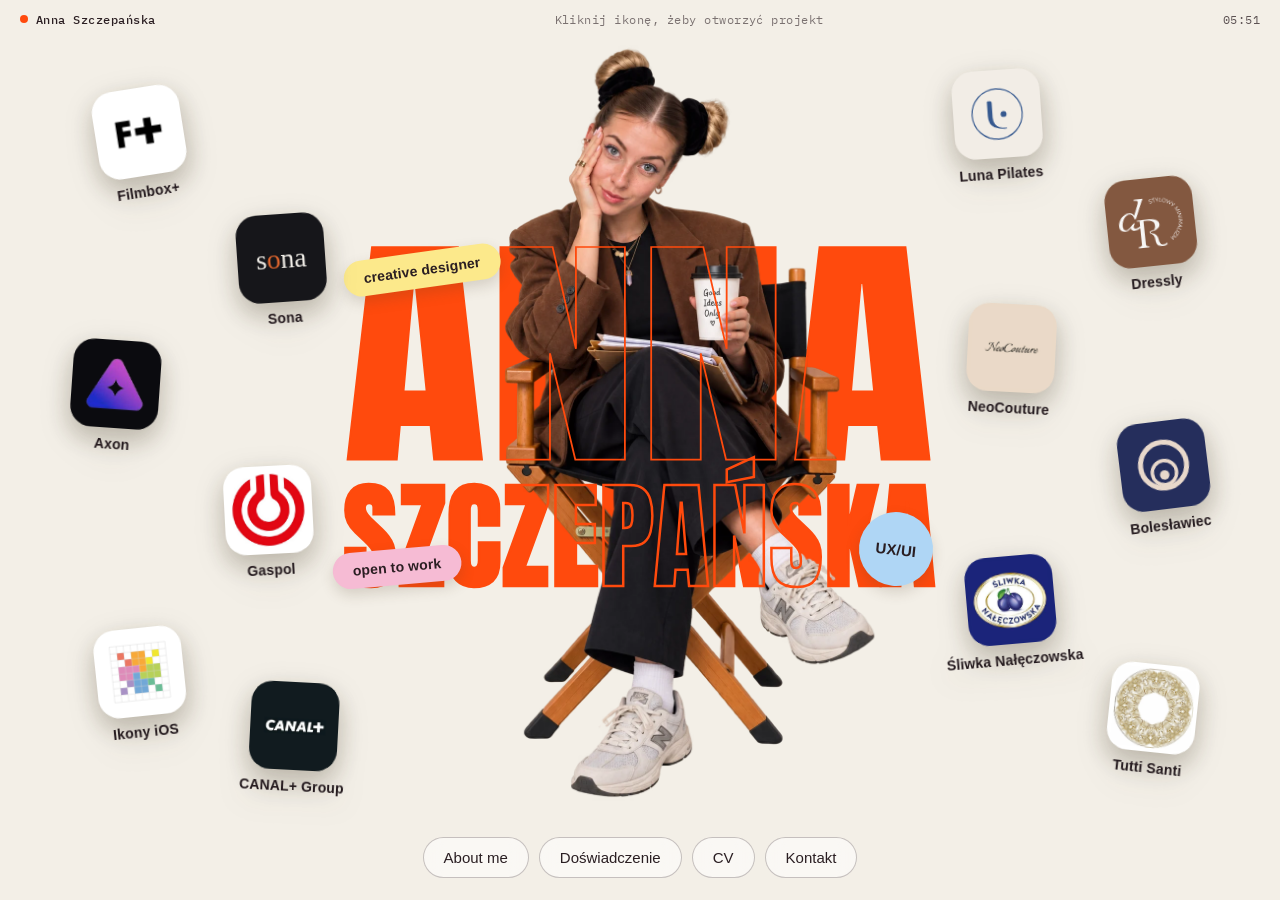
==== commit 059af893: "Nowe okno: CANAL+ Group" ====
--- a/desktop/index.html
+++ b/desktop/index.html
@@ -13,7 +13,7 @@
   <link rel="preconnect" href="https://fonts.gstatic.com" crossorigin>
   <link href="https://fonts.googleapis.com/css2?family=Anton&family=Bodoni+Moda:ital,opsz,wght@1,6..96,400&family=IBM+Plex+Mono:wght@400;500&display=swap" rel="stylesheet">
   <link rel="preload" as="image" href="assets/anna-chair.webp">
-  <link rel="stylesheet" href="desktop.css?v=202609300103">
+  <link rel="stylesheet" href="desktop.css?v=202609300122">
 </head>
 <body>
 
@@ -52,6 +52,6 @@
     <div class="wins" data-wins></div>
   </main>
 
-  <script src="desktop.js?v=202609300103"></script>
+  <script src="desktop.js?v=202609300122"></script>
 </body>
 </html>
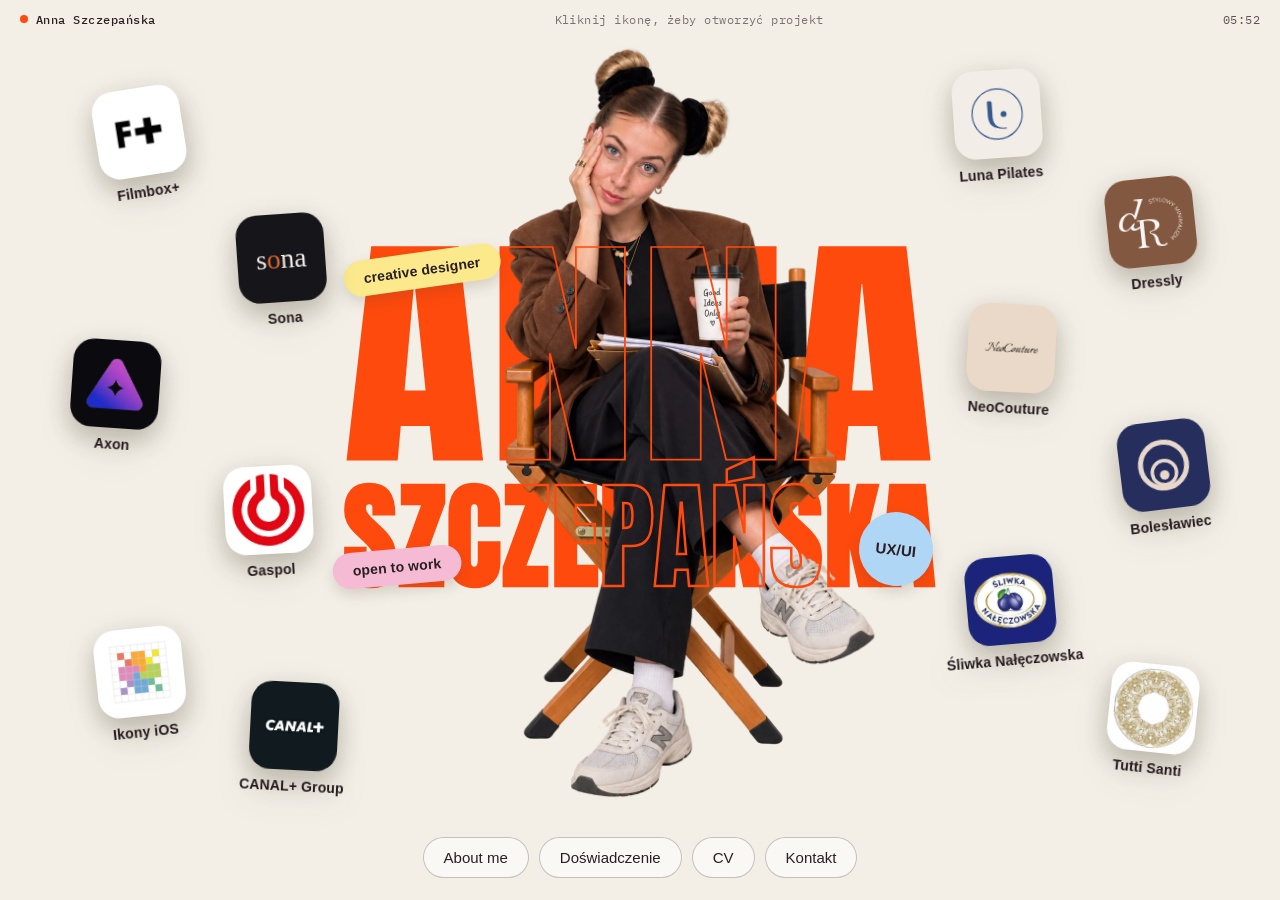
==== commit 65699e8a: "CANAL+: key visual Zoom, dwie strony Zoom TV" ====
--- a/desktop/index.html
+++ b/desktop/index.html
@@ -13,7 +13,7 @@
   <link rel="preconnect" href="https://fonts.gstatic.com" crossorigin>
   <link href="https://fonts.googleapis.com/css2?family=Anton&family=Bodoni+Moda:ital,opsz,wght@1,6..96,400&family=IBM+Plex+Mono:wght@400;500&display=swap" rel="stylesheet">
   <link rel="preload" as="image" href="assets/anna-chair.webp">
-  <link rel="stylesheet" href="desktop.css?v=202609300122">
+  <link rel="stylesheet" href="desktop.css?v=202609300133">
 </head>
 <body>
 
@@ -52,6 +52,6 @@
     <div class="wins" data-wins></div>
   </main>
 
-  <script src="desktop.js?v=202609300122"></script>
+  <script src="desktop.js?v=202609300133"></script>
 </body>
 </html>
--- a/desktop/desktop.css
+++ b/desktop/desktop.css
@@ -615,3 +615,14 @@
 }
 
 .copy-row { margin-top: 12px; }
+
+/* scrollshot — cała strona www w przewijanej ramce */
+.ss__frame { margin: 0 auto; height: min(640px, 72vh); overflow-y: auto; border-radius: 12px; background: #0b0b2e; box-shadow: 0 18px 50px rgba(40, 26, 30, .18); scrollbar-width: thin; overscroll-behavior: contain; }
+.ss__frame img { display: block; width: 100%; height: auto; }
+.ss__frame:focus-visible { outline: 2px solid var(--orange-text); outline-offset: 4px; }
+.block .ss__hint { text-align: center; margin: 12px 0 0; font-size: 11px; opacity: .5; }
+@media (hover: none) { .block .ss__hint { display: none; } }
+
+.ss__row--2 { display: grid; grid-template-columns: repeat(2, minmax(0, 1fr)); gap: 16px; align-items: start; }
+.ss__row--2 .ss__frame { width: 100%; }
+@media (max-width: 700px) { .ss__row--2 { grid-template-columns: 1fr; } }
